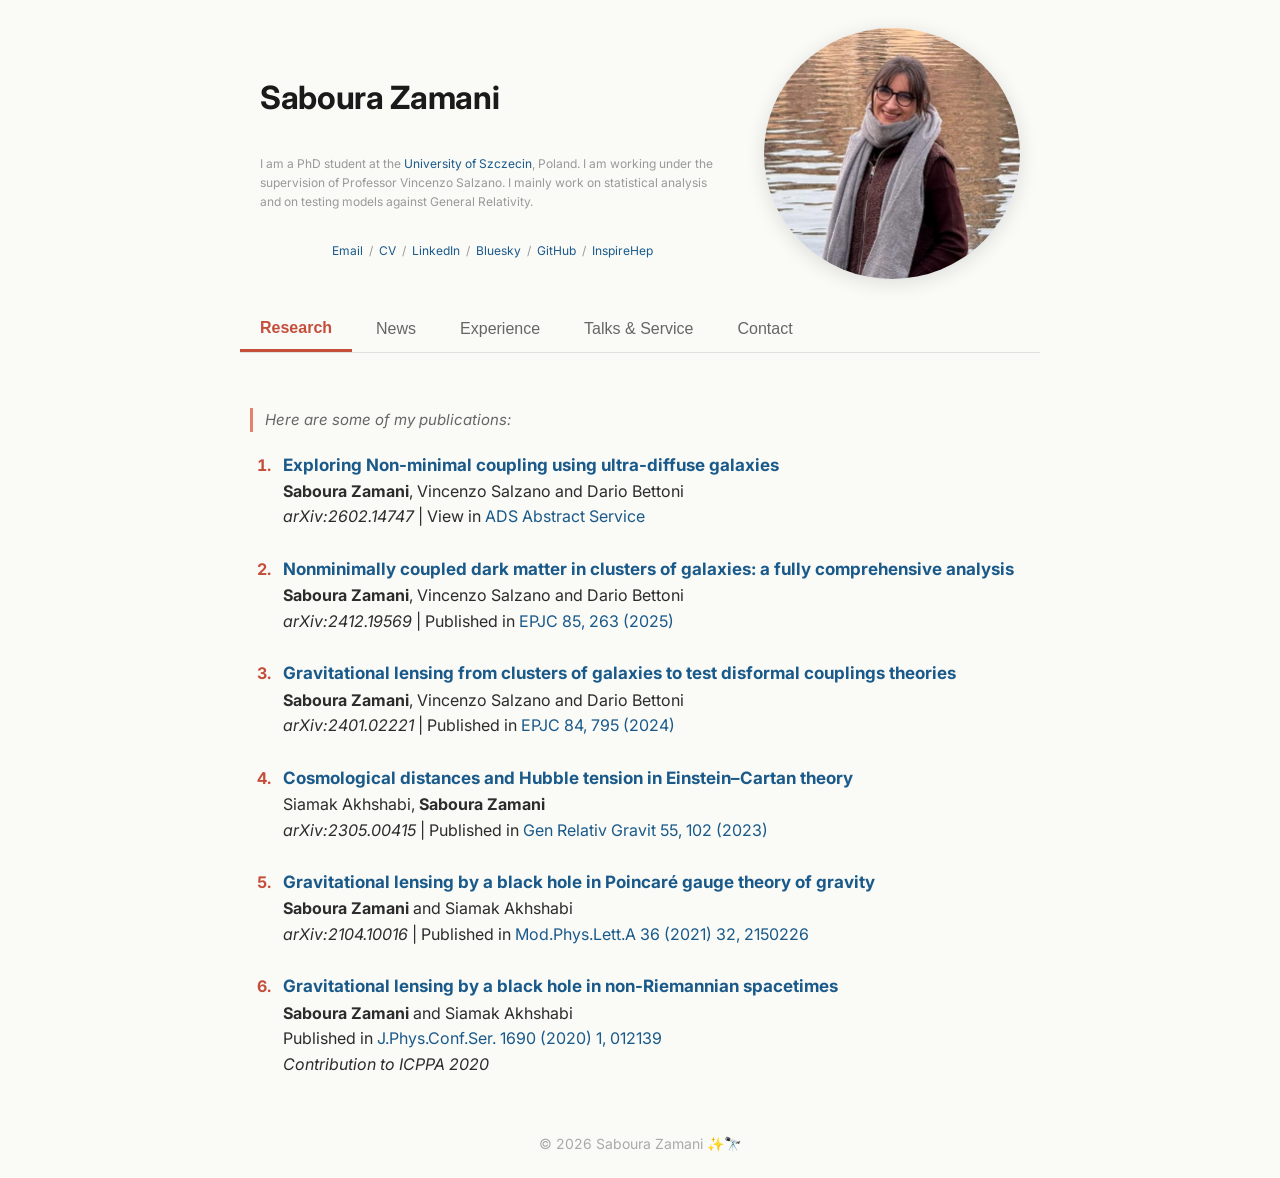
==== index.html @ 030af601 "add contact" ====
<!DOCTYPE HTML>
<html lang="en">

<head>
  <meta http-equiv="Content-Type" content="text/html; charset=UTF-8">
  <meta name="author" content="Saboura Zamani">
  <meta name="viewport" content="width=device-width, initial-scale=1">

  <link rel="shortcut icon" href="images/selfie.jpg" type="image/x-icon">

  <!-- Modern font -->
  <link rel="preconnect" href="https://fonts.googleapis.com">
  <link rel="preconnect" href="https://fonts.gstatic.com" crossorigin>
  <link href="https://fonts.googleapis.com/css2?family=Inter:wght@400;500;600;700&display=swap" rel="stylesheet">

  <link rel="stylesheet" type="text/css" href="stylesheet.css">
  <link rel="stylesheet" type="text/css" href="css/tabs.css">
  <link rel="stylesheet" type="text/css" href="css/polish.css">
  <link rel="stylesheet" type="text/css" href="css/contact.css">

  <title>Saboura Zamani</title>
</head>

<body>
  <table
    style="width:100%;max-width:800px;border:0px;border-spacing:0px;border-collapse:separate;margin-right:auto;margin-left:auto;">
    <tbody>
      <tr style="padding:0px">
        <td style="padding:0px">

          <!-- =================== HEADER (name, bio, links, photo) =================== -->
          <table
            style="width:100%;border:0px;border-spacing:0px;border-collapse:separate;margin-right:auto;margin-left:auto;">
            <tbody>
              <tr style="padding:0px">
                <td style="padding:2.5%;width:63%;vertical-align:middle">
                  <p class="name" style="text-align: center;">
                  <h1>Saboura Zamani</h1>
                  </p>
                  <p>
                    I am a PhD student at the <a href="https://cosmo.usz.edu.pl/">University of Szczecin</a>, Poland.
                    I am working under the supervision of Professor Vincenzo Salzano. I mainly work on statistical
                    analysis and on testing models against General Relativity.
                  </p>
                  <p style="text-align:center">
                    <a href="mailto:m.saboura.zamani@gmail.com">Email</a>
                    &nbsp;/&nbsp;
                    <a href="CV__Saboura_Zamani__Updated.pdf" target="_blank" rel="noopener noreferrer">CV</a>
                    &nbsp;/&nbsp;
                    <a href="https://www.linkedin.com/in/saboura-zamani/" target="_blank" rel="noopener noreferrer">LinkedIn</a>
                    &nbsp;/&nbsp;
                    <a href="https://bsky.app/profile/saboura-zamani.bsky.social" target="_blank" rel="noopener noreferrer">Bluesky</a>
                    &nbsp;/&nbsp;
                    <a href="https://github.com/Saboura-Zamani" target="_blank" rel="noopener noreferrer">GitHub</a>
                    &nbsp;/&nbsp;
                    <a href="https://inspirehep.net/authors/1946079?ui-citation-summary=true" target="_blank" rel="noopener noreferrer">InspireHep</a>
                  </p>
                </td>

                <td style="padding:2.5%;width:37%;max-width:37%">
                  <a href="images/Profile.jpg" target="_blank" rel="noopener noreferrer">
                    <img style="width:100%;max-width:100%;object-fit: cover; border-radius: 50%;"
                         alt="profile photo" src="images/Profile.jpg" class="hoverZoomLink">
                  </a>
                </td>
              </tr>
            </tbody>
          </table>

          <!-- =================== TAB BAR =================== -->
          <div class="tab-container">
            <button class="tab active" onclick="showSection('research', this)">Research</button>
            <button class="tab" onclick="showSection('news', this)">News</button>
            <button class="tab" onclick="showSection('experience', this)">Experience</button>
            <button class="tab" onclick="showSection('community', this)">Talks &amp; Service</button>
            <button class="tab" onclick="showSection('contact', this)">Contact</button>
          </div>

          <!-- =================== CONTENT SECTIONS (loaded from /sections) =================== -->
          <div id="research"   class="content-section active" data-src="sections/research.html"></div>
          <div id="news"       class="content-section"        data-src="sections/news.html"></div>
          <div id="experience" class="content-section"        data-src="sections/experience.html"></div>
          <div id="community"  class="content-section"        data-src="sections/community.html"></div>
          <div id="contact"    class="content-section"        data-src="sections/contact.html"></div>

        </td>
      </tr>

      <!-- =================== FOOTER =================== -->
      <tr>
        <td style="padding:0px">
          <p style="text-align:center;font-size:14px;color:#aaa;margin-top:30px;">
             © 2026 Saboura Zamani ✨🔭
          </p>
        </td>
      </tr>

  <script src="js/tabs.js"></script>
</body>

</html>
---- css/tabs.css ----
/* =============================================================
   Tabs + content section layout
   ============================================================= */

.tab-container {
  display: flex;
  border-bottom: 2px solid #ddd;
  margin-bottom: 20px;
}

.tab {
  padding: 10px 15px;
  cursor: pointer;
  font-size: 16px;
  border: none;
  background: none;
  outline: none;
  font-weight: bold;
  color: #1a0dab;
}

.tab:hover {
  text-decoration: underline;
}

.tab.active {
  border-bottom: 3px solid #1a0dab;
  color: black;
}

.content-section {
  /* Hidden by default — faded out, shifted right, no space */
  display: none;
  opacity: 0;
  transform: translateX(30px);
  padding: 10px;
  transition: opacity 0.4s ease, transform 0.4s ease;
}

.content-section.active {
  display: block;
}

/* The "show" class triggers the slide-in once display:block has applied */
.content-section.active.show {
  opacity: 1;
  transform: translateX(0);
}

/* =============================================================
   Cards used inside sections (research, news, experience...)
   ============================================================= */

.blogs-container,
.research-container {
  display: flex;
  align-items: center;
  margin-bottom: 20px;
  padding: 10px;
  background-color: #ffffff;
  border-radius: 5px;
  border: 1px solid #ddd;
}

.blogs-image,
.research-image {
  width: 150px;
  height: auto;
  margin-right: 20px;
  border-radius: 5px;
}

.blogs-text,
.research-text {
  flex: 1;
}

.papertitle {
  font-weight: bold;
  font-size: 16px;
  color: #1a0dab;
}

a {
  text-decoration: none;
  color: #1a0dab;
}

a:hover {
  text-decoration: underline;
}

/* =============================================================
   Year dividers between groups of cards
   ============================================================= */

.year-divider {
  font-size: 22px;
  font-weight: bold;
  color: #444;
  margin: 35px 0 15px 0;
  padding-bottom: 6px;
  border-bottom: 2px solid #e0e0e0;
  letter-spacing: 1px;
}

/* First year divider in a section shouldn't have huge top margin */
.content-section > .year-divider:first-child {
  margin-top: 10px;
}

/* A bit more breathing room between cards */
.blogs-container,
.research-container {
  margin-bottom: 16px;
}

/* Section intro paragraph */
.content-section > p:first-child {
  margin-bottom: 20px;
  color: #555;
}

/* =============================================================
   Section headers (e.g. Talks, Posters, Peer Review)
   Bigger and bolder than year dividers
   ============================================================= */

.section-header {
  font-size: 26px;
  font-weight: bold;
  color: #1a0dab;
  margin: 40px 0 10px 0;
  padding-bottom: 8px;
  border-bottom: 3px solid #1a0dab;
}

.content-section > .section-header:first-child,
.content-section > p:first-child + .section-header {
  margin-top: 15px;
}

/* Compact list styling for community / talks */
.compact-list {
  margin: 5px 0 20px 0;
  padding-left: 25px;
}

.compact-list li {
  margin-bottom: 6px;
  line-height: 1.5;
}

.compact-list li strong {
  color: #333;
}

/* =============================================================
   Publication list (research tab)
   ============================================================= */

.content-section ol {
  padding-left: 25px;
}

.content-section ol > li {
  margin-bottom: 22px;
  line-height: 1.6;
}

.content-section ol > li:last-child {
  margin-bottom: 0;
}
---- css/polish.css ----
/* =============================================================
   POLISH — typography, color palette, hover effects
   Layer on top of tabs.css for a more refined look
   ============================================================= */

/* ---------- Modern font stack ---------- */
body {
  font-family: 'Inter', -apple-system, BlinkMacSystemFont, 'Segoe UI', system-ui, sans-serif;
  color: #2c2c2c;
  line-height: 1.6;
  background-color: #fafaf7;  /* soft warm off-white instead of pure white */
}

/* Smoother headings */
h1, h2, h3, h4 {
  font-family: 'Inter', -apple-system, BlinkMacSystemFont, system-ui, sans-serif;
  font-weight: 700;
  letter-spacing: -0.01em;
}

h1 {
  font-size: 32px;
  margin-bottom: 4px;
  color: #1a1a1a;
}

/* ---------- Profile photo polish ---------- */
.hoverZoomLink img,
img[alt="profile photo"] {
  box-shadow: 0 4px 20px rgba(0, 0, 0, 0.12);
  transition: transform 0.3s ease, box-shadow 0.3s ease;
}

.hoverZoomLink:hover img,
a:hover img[alt="profile photo"] {
  transform: scale(1.03);
  box-shadow: 0 6px 28px rgba(0, 0, 0, 0.18);
}

/* ---------- Card hover effect ---------- */
.blogs-container,
.research-container {
  transition: transform 0.2s ease, box-shadow 0.2s ease, border-color 0.2s ease;
  background-color: #ffffff;
  border: 1px solid #ececec;
  box-shadow: 0 1px 3px rgba(0, 0, 0, 0.04);
  padding: 18px 20px;
}

.blogs-container:hover,
.research-container:hover {
  transform: translateY(-2px);
  box-shadow: 0 6px 18px rgba(0, 0, 0, 0.08);
  border-color: #d4d4d4;
}

/* ---------- Accent color: soft coral for highlights ---------- */
:root {
  --accent: #c54e3b;       /* warm coral */
  --accent-soft: #e8806f;
  --link: #1a5a8a;         /* slightly softer than the original royal blue */
}

a {
  color: var(--link);
  transition: color 0.2s ease;
}

a:hover {
  color: var(--accent);
  text-decoration: underline;
}

.papertitle {
  color: var(--link);
  font-size: 17px;
}

/* ---------- Tabs polish ---------- */
.tab-container {
  border-bottom: 1px solid #e0e0e0;
  margin-bottom: 30px;
  gap: 4px;
}

.tab {
  color: #666;
  padding: 12px 20px;
  border-radius: 6px 6px 0 0;
  transition: color 0.2s ease, background-color 0.2s ease;
  font-weight: 500;
}

.tab:hover {
  color: var(--link);
  background-color: rgba(26, 90, 138, 0.05);
  text-decoration: none;
}

.tab.active {
  color: var(--accent);
  border-bottom: 3px solid var(--accent);
  font-weight: 700;
  background-color: transparent;
}

/* ---------- Section / year dividers use accent color ---------- */
.section-header {
  color: var(--accent);
  border-bottom-color: var(--accent);
  font-size: 24px;
  margin-top: 45px;
}

.year-divider {
  color: #8a8a8a;
  font-size: 18px;
  border-bottom: 1px dashed #d4d4d4;
  font-weight: 600;
  letter-spacing: 0.05em;
  text-transform: uppercase;
}

/* ---------- Publications list ---------- */
.content-section ol > li {
  margin-bottom: 26px;
  padding-left: 8px;
}

.content-section ol > li::marker {
  color: var(--accent);
  font-weight: 700;
}

/* ---------- Intro paragraph ---------- */
.content-section > p:first-child {
  font-size: 15px;
  color: #666;
  font-style: italic;
  border-left: 3px solid var(--accent-soft);
  padding-left: 12px;
}

/* ---------- Footer ---------- */
body > table tr:last-child p {
  color: #999;
  font-size: 12px;
  margin-top: 30px;
}
---- css/contact.css ----
/* =============================================================
   CONTACT SECTION — styled card with photo and links
   ============================================================= */

.contact-card {
  display: flex;
  align-items: center;
  gap: 30px;
  background: linear-gradient(135deg, #ffffff 0%, #f7f7f3 100%);
  border: 1px solid #e8e8e8;
  border-radius: 14px;
  padding: 30px 32px;
  margin-top: 20px;
  box-shadow: 0 4px 20px rgba(0, 0, 0, 0.05);
}

/* Photo on the left */
.contact-photo {
  flex-shrink: 0;
}

.contact-photo img {
  width: 150px;
  height: 150px;
  object-fit: cover;
  border-radius: 50%;
  border: 3px solid #fff;
  box-shadow: 0 4px 16px rgba(0, 0, 0, 0.15);
}

/* Text + links on the right */
.contact-body {
  flex: 1;
}

.contact-body .contact-intro {
  font-size: 15px;
  color: #555;
  line-height: 1.6;
  margin: 0 0 18px 0;
  font-style: normal;
  border-left: none;
  padding-left: 0;
}

/* Email "buttons" */
.contact-emails {
  display: flex;
  flex-direction: column;
  gap: 10px;
  margin-bottom: 18px;
}

.email-button {
  display: inline-flex;
  align-items: center;
  gap: 10px;
  background-color: #fff;
  border: 1px solid #e0e0e0;
  border-radius: 8px;
  padding: 10px 16px;
  font-size: 14px;
  color: #333;
  text-decoration: none;
  transition: all 0.2s ease;
  width: fit-content;
}

.email-button:hover {
  border-color: var(--accent, #c54e3b);
  color: var(--accent, #c54e3b);
  transform: translateX(3px);
  text-decoration: none;
}

.email-button .label {
  font-weight: 600;
  font-size: 12px;
  text-transform: uppercase;
  letter-spacing: 0.05em;
  color: #999;
}

.email-button:hover .label {
  color: var(--accent, #c54e3b);
}

/* Social row */
.contact-socials {
  font-size: 14px;
  color: #777;
}

.contact-socials a {
  margin: 0 4px;
  font-weight: 500;
}

/* ---------- Mobile: stack photo on top ---------- */
@media (max-width: 600px) {
  .contact-card {
    flex-direction: column;
    text-align: center;
    padding: 28px 20px;
  }

  .contact-emails {
    align-items: center;
  }

  .contact-body .contact-intro {
    text-align: center;
  }
}
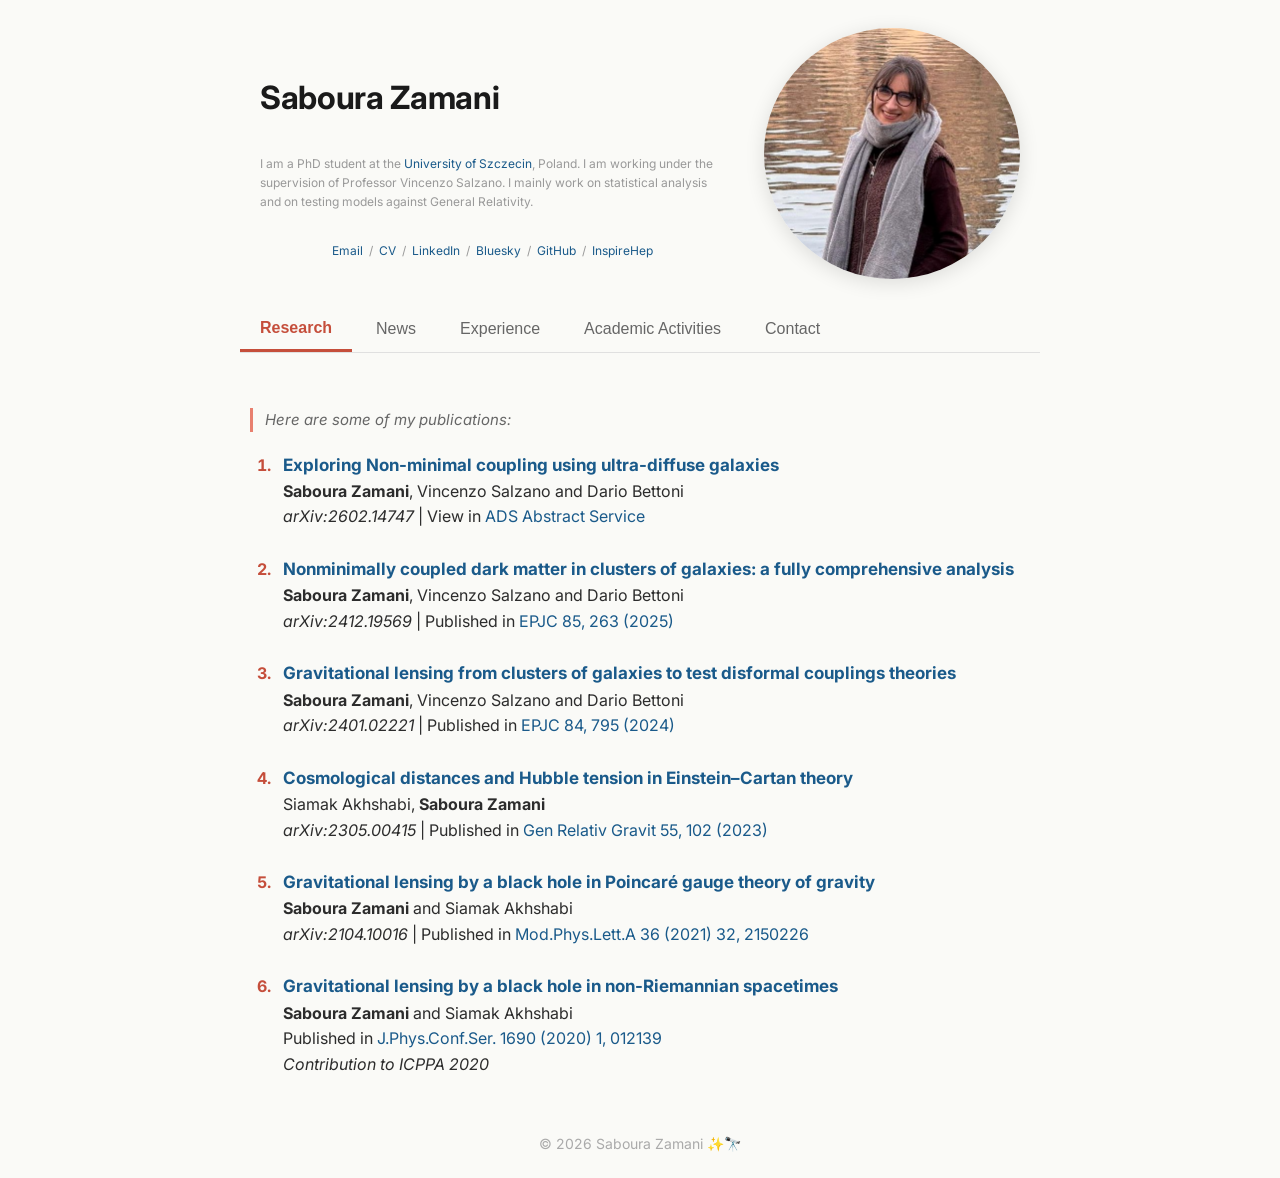
==== commit b13edc8c: "Update" ====
--- a/index.html
+++ b/index.html
@@ -72,7 +72,7 @@
             <button class="tab active" onclick="showSection('research', this)">Research</button>
             <button class="tab" onclick="showSection('news', this)">News</button>
             <button class="tab" onclick="showSection('experience', this)">Experience</button>
-            <button class="tab" onclick="showSection('community', this)">Talks &amp; Service</button>
+            <button class="tab" onclick="showSection('community', this)">Academic Activities</button>
             <button class="tab" onclick="showSection('contact', this)">Contact</button>
           </div>
 
@@ -86,7 +86,7 @@
         </td>
       </tr>
 
-      <!-- =================== FOOTER =================== -->
+<!-- =================== FOOTER =================== -->
       <tr>
         <td style="padding:0px">
           <p style="text-align:center;font-size:14px;color:#aaa;margin-top:30px;">
@@ -95,6 +95,9 @@
         </td>
       </tr>
 
+    </tbody>
+  </table>
+
   <script src="js/tabs.js"></script>
 </body>
 
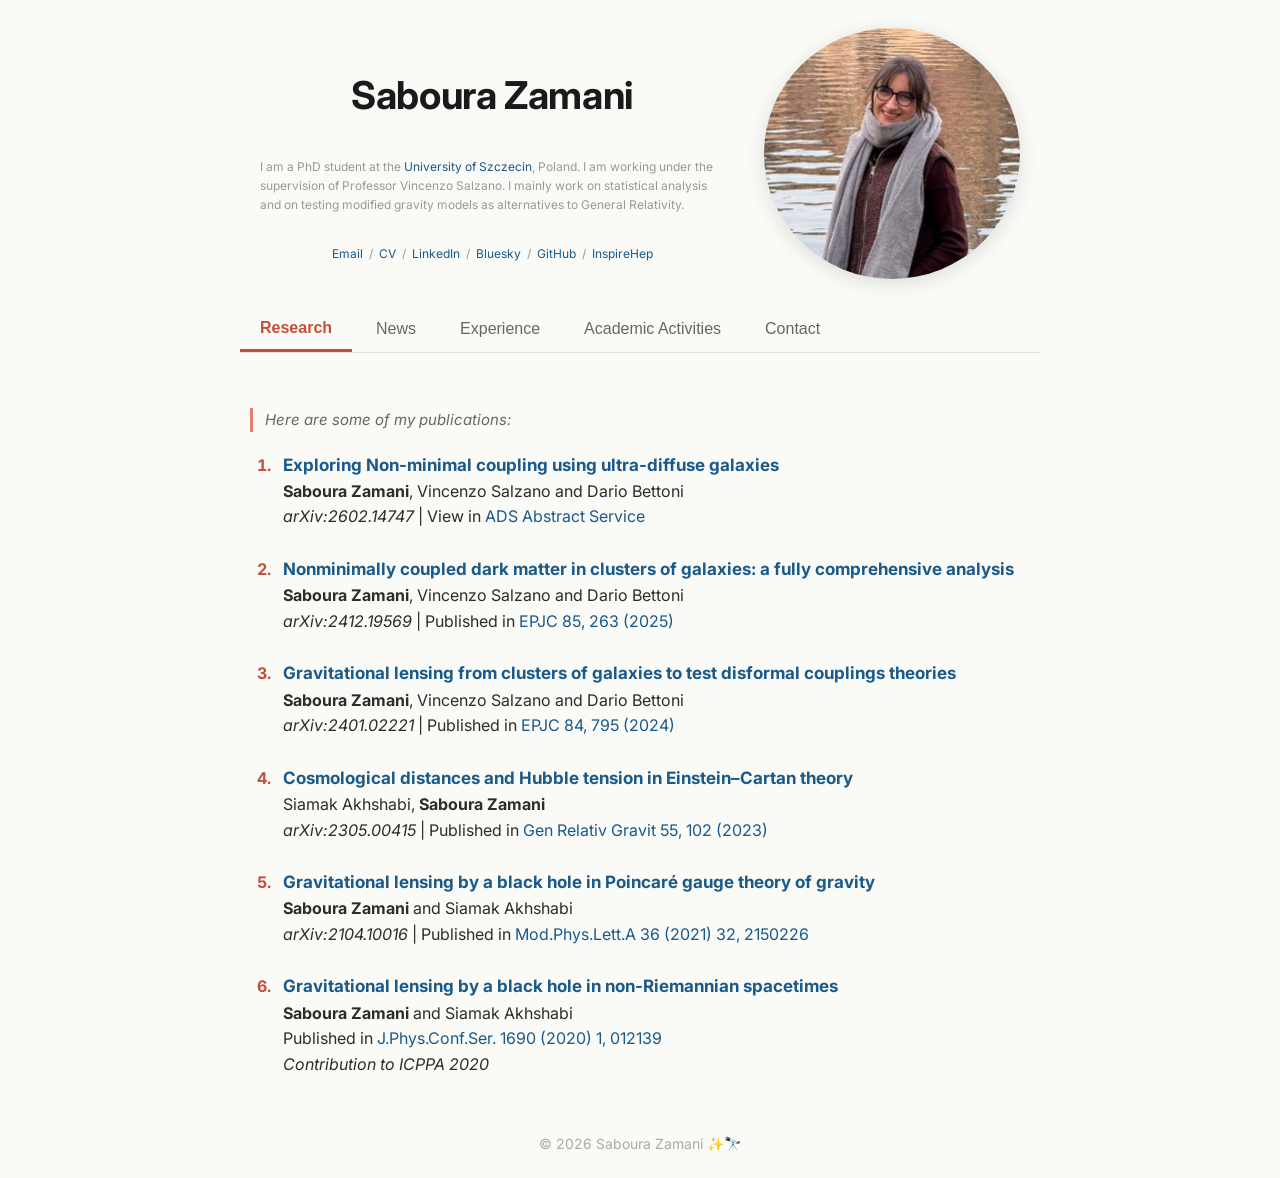
==== commit 1bcd3845: "Update" ====
--- a/index.html
+++ b/index.html
@@ -18,34 +18,38 @@
   <link rel="stylesheet" type="text/css" href="css/polish.css">
   <link rel="stylesheet" type="text/css" href="css/contact.css">
 
+  <!-- Font size bump -->
+  <style>
+    .header-bio { font-size: 1.15rem; line-height: 1.6; }
+    h1.name { font-size: 2.4rem; margin-bottom: 0.4em; }
+  </style>
+
   <title>Saboura Zamani</title>
 </head>
 
 <body>
   <table
-    style="width:100%;max-width:800px;border:0px;border-spacing:0px;border-collapse:separate;margin-right:auto;margin-left:auto;">
+    style="width:100%;max-width:800px;border:0;border-spacing:0;border-collapse:separate;margin-right:auto;margin-left:auto;">
     <tbody>
-      <tr style="padding:0px">
-        <td style="padding:0px">
+      <tr style="padding:0">
+        <td style="padding:0">
 
           <!-- =================== HEADER (name, bio, links, photo) =================== -->
           <table
-            style="width:100%;border:0px;border-spacing:0px;border-collapse:separate;margin-right:auto;margin-left:auto;">
+            style="width:100%;border:0;border-spacing:0;border-collapse:separate;margin-right:auto;margin-left:auto;">
             <tbody>
-              <tr style="padding:0px">
+              <tr style="padding:0">
                 <td style="padding:2.5%;width:63%;vertical-align:middle">
-                  <p class="name" style="text-align: center;">
-                  <h1>Saboura Zamani</h1>
-                  </p>
-                  <p>
+                  <h1 class="name" style="text-align:center;">Saboura Zamani</h1>
+                  <p class="header-bio">
                     I am a PhD student at the <a href="https://cosmo.usz.edu.pl/">University of Szczecin</a>, Poland.
                     I am working under the supervision of Professor Vincenzo Salzano. I mainly work on statistical
-                    analysis and on testing models against General Relativity.
+                    analysis and on testing modified gravity models as alternatives to General Relativity.
                   </p>
-                  <p style="text-align:center">
+                  <p class="header-bio" style="text-align:center">
                     <a href="mailto:m.saboura.zamani@gmail.com">Email</a>
                     &nbsp;/&nbsp;
-                    <a href="CV__Saboura_Zamani__Updated.pdf" target="_blank" rel="noopener noreferrer">CV</a>
+                    <a href="CV__Saboura_Zamani.pdf" target="_blank" rel="noopener noreferrer">CV</a>
                     &nbsp;/&nbsp;
                     <a href="https://www.linkedin.com/in/saboura-zamani/" target="_blank" rel="noopener noreferrer">LinkedIn</a>
                     &nbsp;/&nbsp;
@@ -88,7 +92,7 @@
 
 <!-- =================== FOOTER =================== -->
       <tr>
-        <td style="padding:0px">
+        <td style="padding:0">
           <p style="text-align:center;font-size:14px;color:#aaa;margin-top:30px;">
              © 2026 Saboura Zamani ✨🔭
           </p>
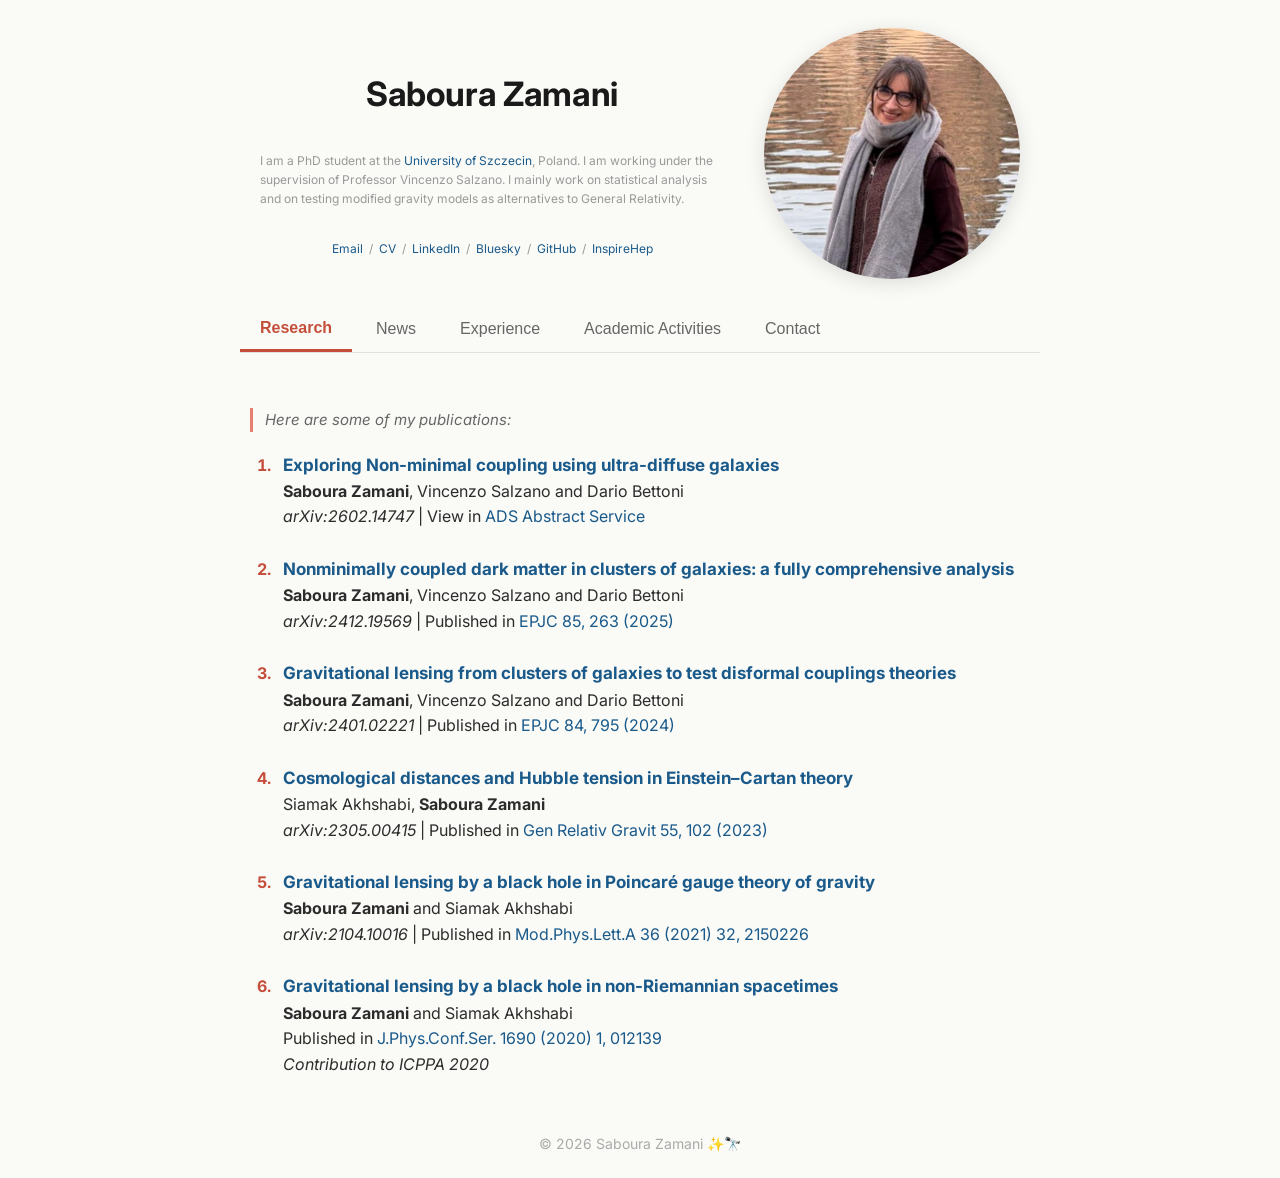
==== commit cfbcb5d1: "Update intro text and font size" ====
--- a/index.html
+++ b/index.html
@@ -20,8 +20,8 @@
 
   <!-- Font size bump -->
   <style>
-    .header-bio { font-size: 1.15rem; line-height: 1.6; }
-    h1.name { font-size: 2.4rem; margin-bottom: 0.4em; }
+    .header-bio { font-size: 1.3rem; line-height: 1.6; }
+    h1.name { font-size: 2.1rem; margin-bottom: 0.4em; }
   </style>
 
   <title>Saboura Zamani</title>
@@ -49,7 +49,7 @@
                   <p class="header-bio" style="text-align:center">
                     <a href="mailto:m.saboura.zamani@gmail.com">Email</a>
                     &nbsp;/&nbsp;
-                    <a href="CV__Saboura_Zamani.pdf" target="_blank" rel="noopener noreferrer">CV</a>
+                    <a href="files/CV__Saboura_Zamani.pdf" target="_blank" rel="noopener noreferrer">CV</a>
                     &nbsp;/&nbsp;
                     <a href="https://www.linkedin.com/in/saboura-zamani/" target="_blank" rel="noopener noreferrer">LinkedIn</a>
                     &nbsp;/&nbsp;
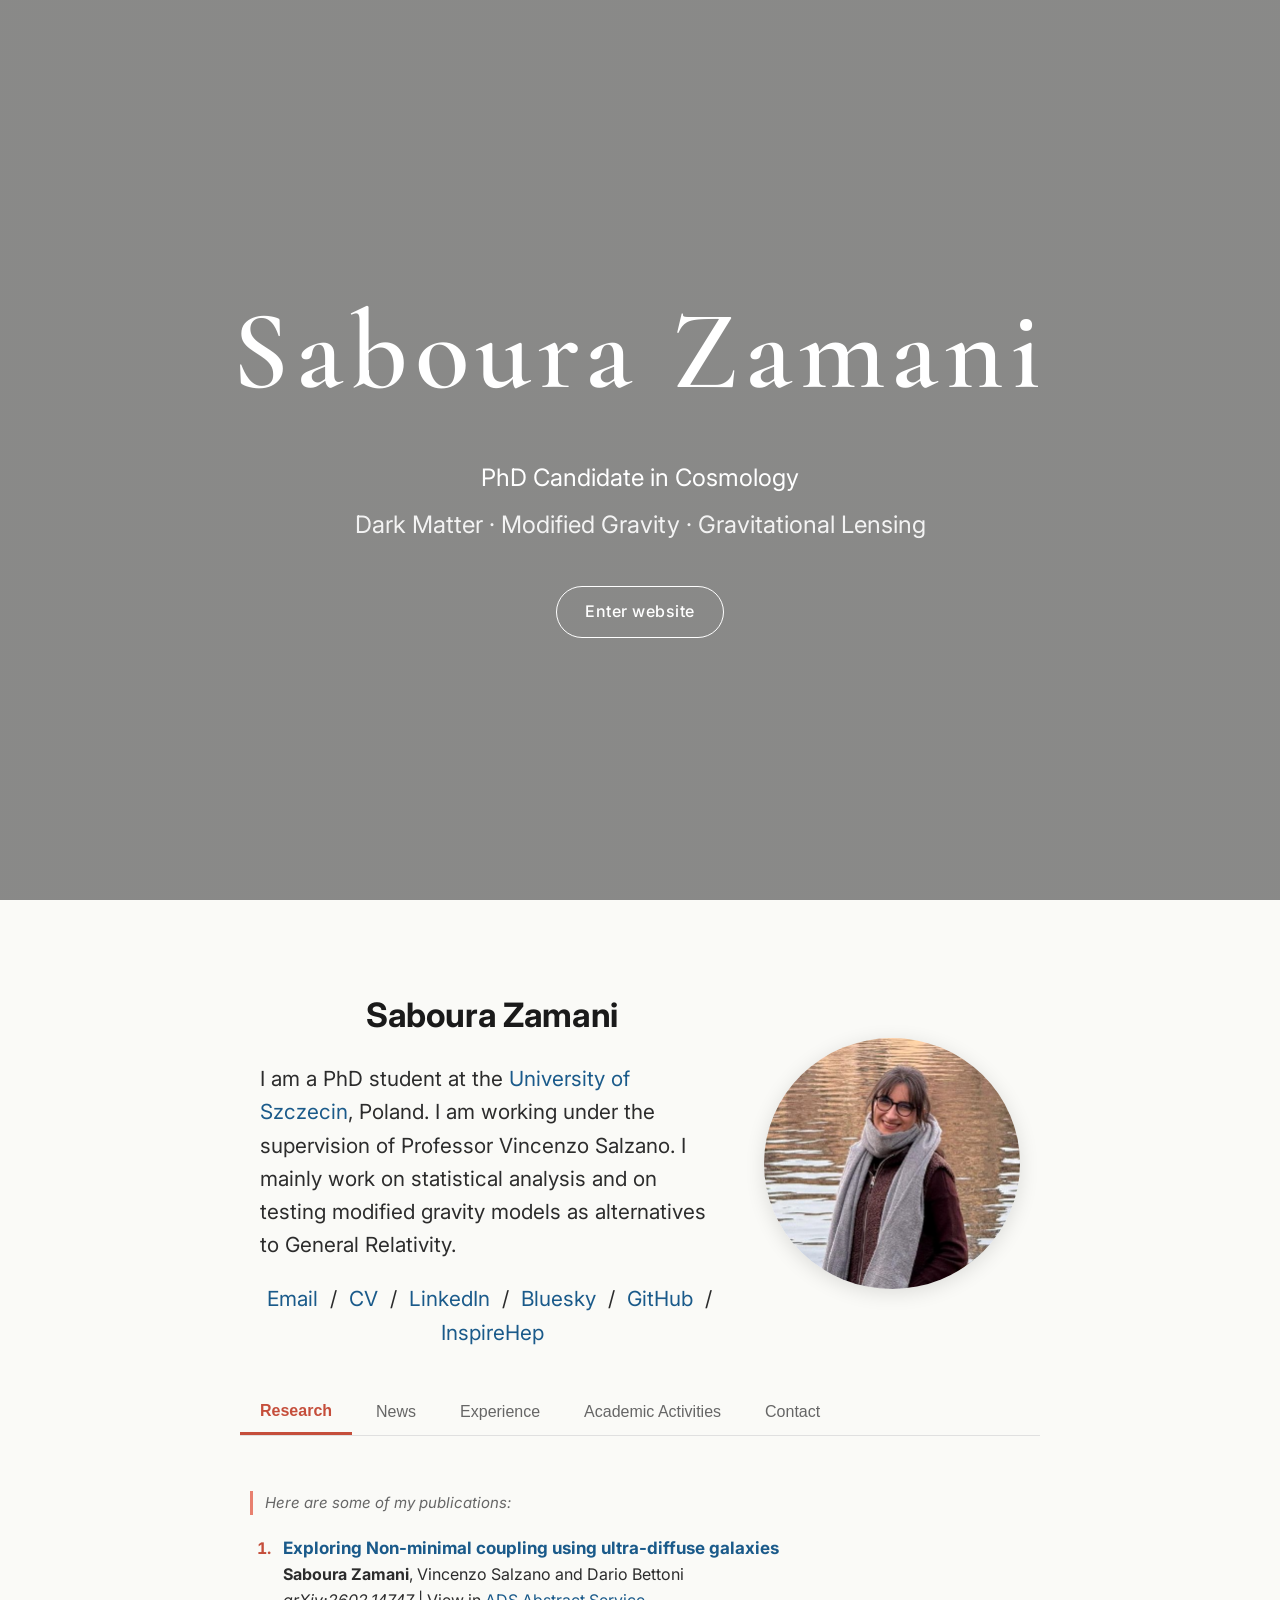
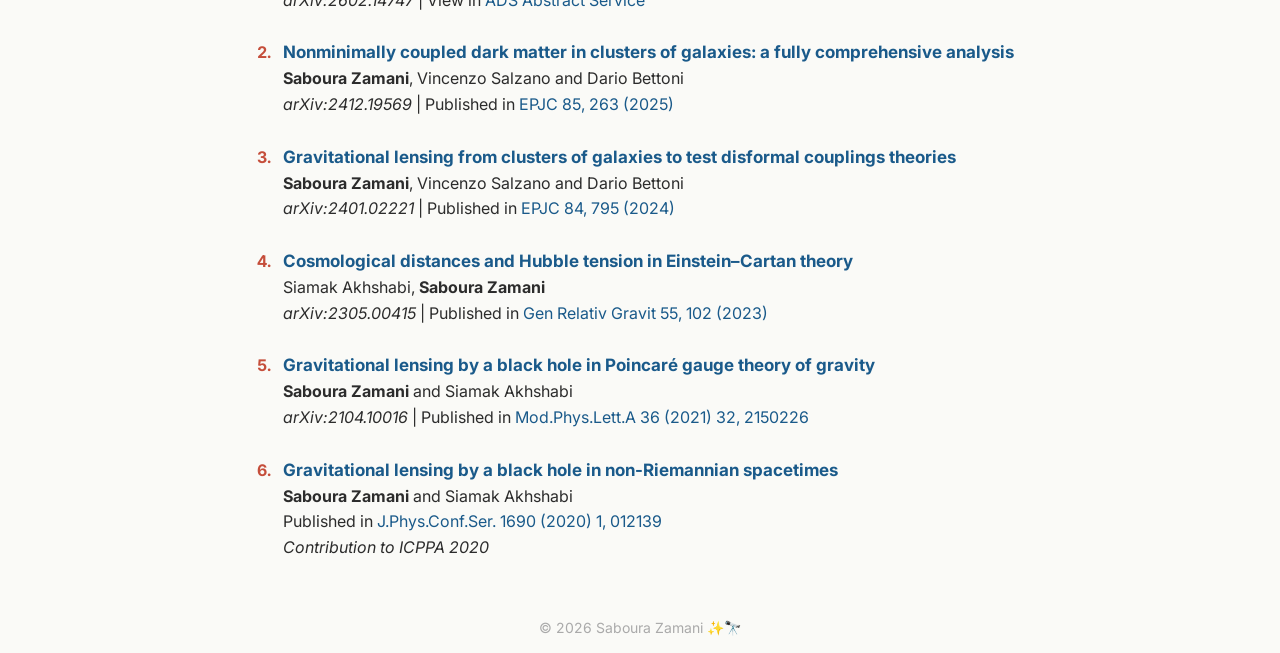
==== commit af2342a1: "Main page change" ====
--- a/index.html
+++ b/index.html
@@ -11,7 +11,7 @@
   <!-- Modern font -->
   <link rel="preconnect" href="https://fonts.googleapis.com">
   <link rel="preconnect" href="https://fonts.gstatic.com" crossorigin>
-  <link href="https://fonts.googleapis.com/css2?family=Inter:wght@400;500;600;700&display=swap" rel="stylesheet">
+  <link href="https://fonts.googleapis.com/css2?family=Cormorant+Garamond:wght@500;600;700&family=Inter:wght@400;500;600;700&display=swap" rel="stylesheet">
 
   <link rel="stylesheet" type="text/css" href="stylesheet.css">
   <link rel="stylesheet" type="text/css" href="css/tabs.css">
@@ -27,13 +27,29 @@
   <title>Saboura Zamani</title>
 </head>
 
+
 <body>
-  <table
-    style="width:100%;max-width:800px;border:0;border-spacing:0;border-collapse:separate;margin-right:auto;margin-left:auto;">
-    <tbody>
-      <tr style="padding:0">
-        <td style="padding:0">
 
+  <!-- =================== HERO / FIRST PAGE =================== -->
+  <section class="hero-section">
+    <div class="hero-content">
+      <h1>Saboura Zamani</h1>
+      <p>PhD Candidate in Cosmology</p>
+      <p class="hero-subtitle">Dark Matter · Modified Gravity · Gravitational Lensing</p>
+
+      <a href="#main-content" class="hero-button">Enter website</a>
+    </div>
+  </section>
+
+  <!-- =================== MAIN WEBSITE =================== -->
+  <main id="main-content" class="main-content">
+
+    <table
+      style="width:100%;max-width:800px;border:0;border-spacing:0;border-collapse:separate;margin-right:auto;margin-left:auto;">
+      <tbody>
+        <tr style="padding:0">
+          <td style="padding:0">
+            
           <!-- =================== HEADER (name, bio, links, photo) =================== -->
           <table
             style="width:100%;border:0;border-spacing:0;border-collapse:separate;margin-right:auto;margin-left:auto;">
@@ -102,6 +118,9 @@
     </tbody>
   </table>
 
+  </main>
+
+  <script src="js/hero.js"></script>
   <script src="js/tabs.js"></script>
 </body>
 
--- a/css/polish.css
+++ b/css/polish.css
@@ -147,3 +147,117 @@
   font-size: 12px;
   margin-top: 30px;
 }
+
+/* =============================================================
+   HERO / LANDING PAGE
+   ============================================================= */
+
+html {
+  scroll-behavior: auto;
+}
+
+body {
+  margin: 0;
+}
+
+/* Full first screen */
+.hero-section {
+  min-height: 100vh;
+  width: 100%;
+
+  background-image:
+    linear-gradient(rgba(0, 0, 0, 0.45), rgba(0, 0, 0, 0.45)),
+    url("../images/background.jpg");
+
+  background-size: cover;
+  background-position: center 35%;
+  background-repeat: no-repeat;
+
+  display: flex;
+  align-items: center;
+  justify-content: center;
+  text-align: center;
+}
+
+/* Text box in the middle */
+.hero-content {
+  padding: 40px 30px;
+  color: white;
+  max-width: 850px;
+}
+
+.hero-content h1 {
+  font-family: 'Cormorant Garamond', Georgia, serif;
+  color: white;
+  font-size: clamp(4rem, 9vw, 7rem);
+  font-weight: 600;
+  margin: 0 0 18px 0;
+  letter-spacing: 0.06em;
+}
+
+.hero-content p {
+  font-family: 'Inter', sans-serif;
+  font-size: clamp(1.1rem, 2vw, 1.5rem);
+  margin: 8px 0;
+}
+
+.hero-subtitle {
+  opacity: 0.9;
+  font-size: clamp(1rem, 1.7vw, 1.25rem);
+}
+
+/* Button */
+.hero-button {
+  display: inline-block;
+  margin-top: 34px;
+  padding: 12px 28px;
+
+  color: white;
+  border: 1.5px solid white;
+  border-radius: 999px;
+
+  text-decoration: none;
+  font-weight: 500;
+  letter-spacing: 0.03em;
+
+  transition: all 0.25s ease;
+}
+
+.hero-button:hover {
+  background-color: white;
+  color: #1a1a1a;
+  text-decoration: none;
+}
+
+/* Space before the normal website starts */
+.main-content {
+  padding-top: 45px;
+}
+
+/* Mobile adjustment */
+@media (max-width: 700px) {
+  .hero-section {
+    background-position: center center;
+  }
+
+  .hero-content {
+    padding: 30px 20px;
+  }
+}
+
+/* =============================================================
+   HERO FADE-OUT WHEN ENTERING WEBSITE
+   ============================================================= */
+
+.hero-section {
+  transition: opacity 0.35s ease, transform 0.35s ease;
+}
+
+.hero-section.hero-fading {
+  opacity: 0;
+  transform: scale(1.03);
+}
+
+body.lock-scroll {
+  overflow: hidden;
+}
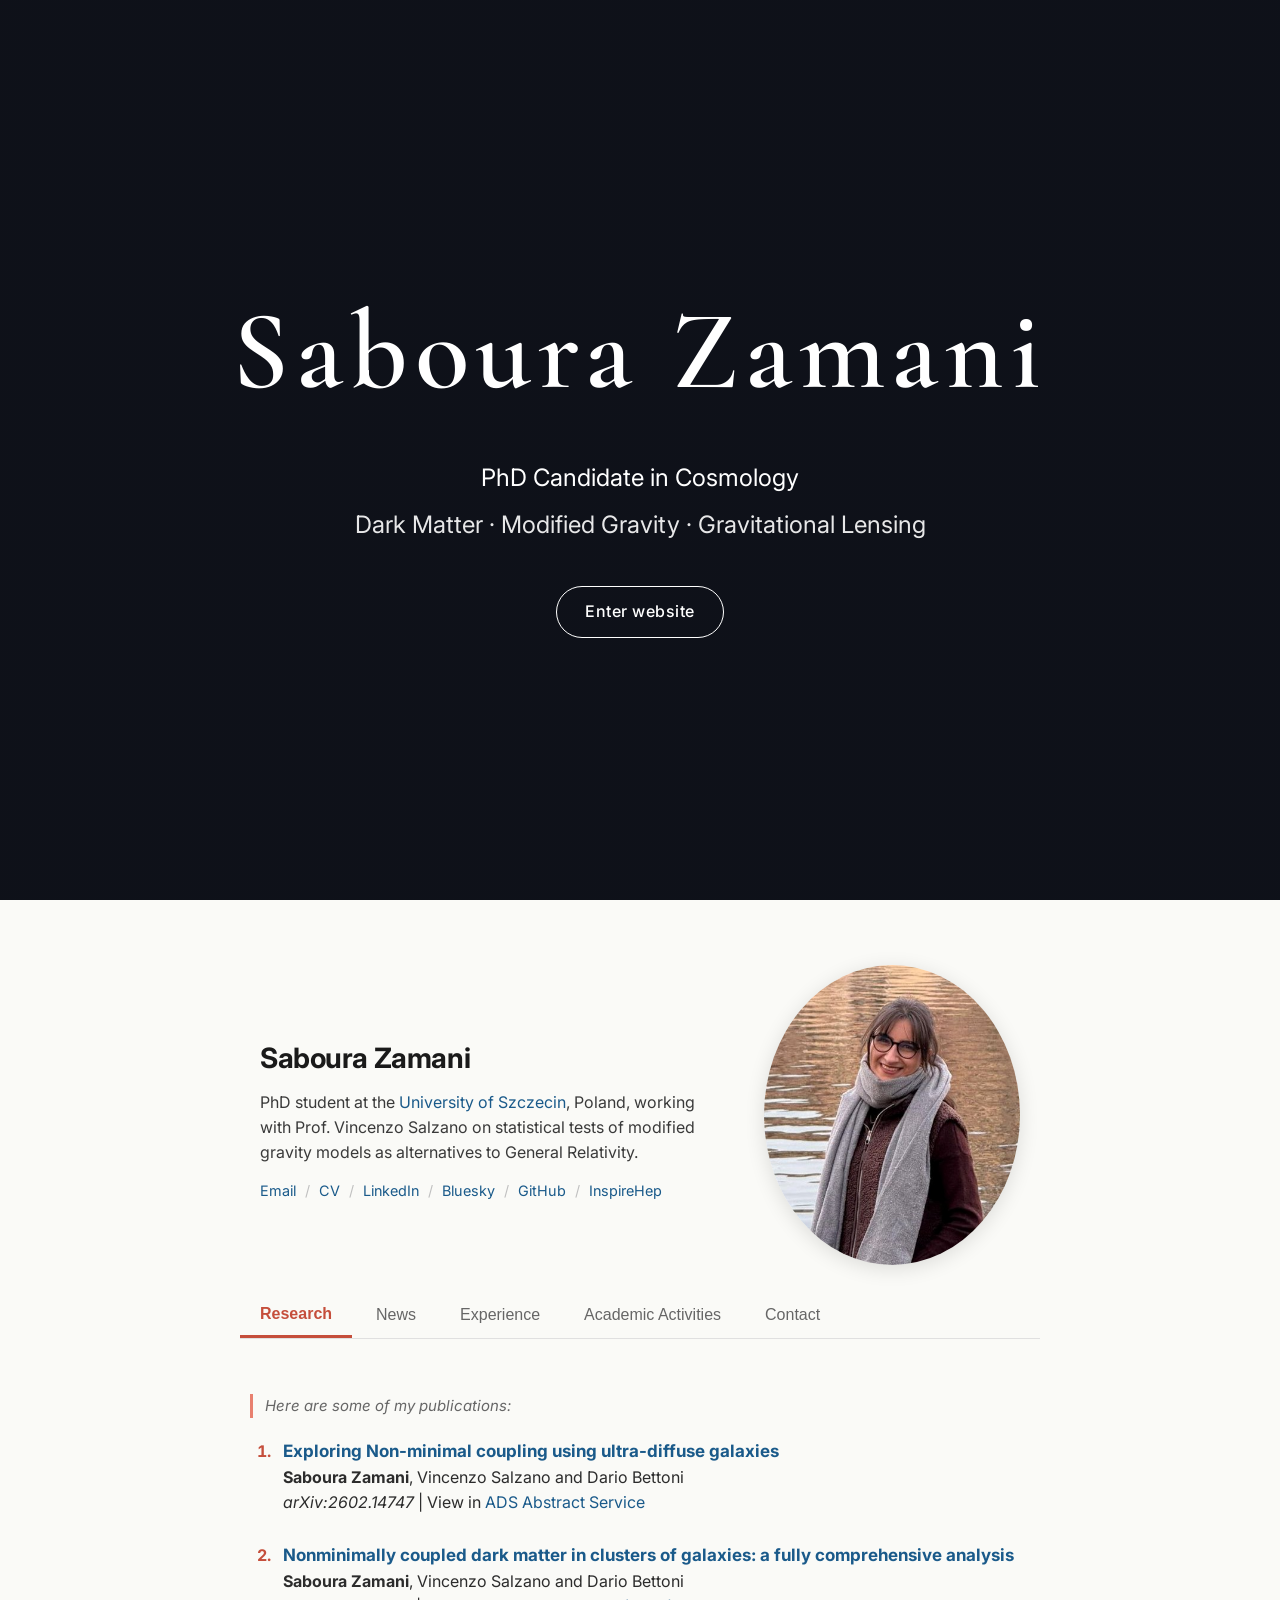
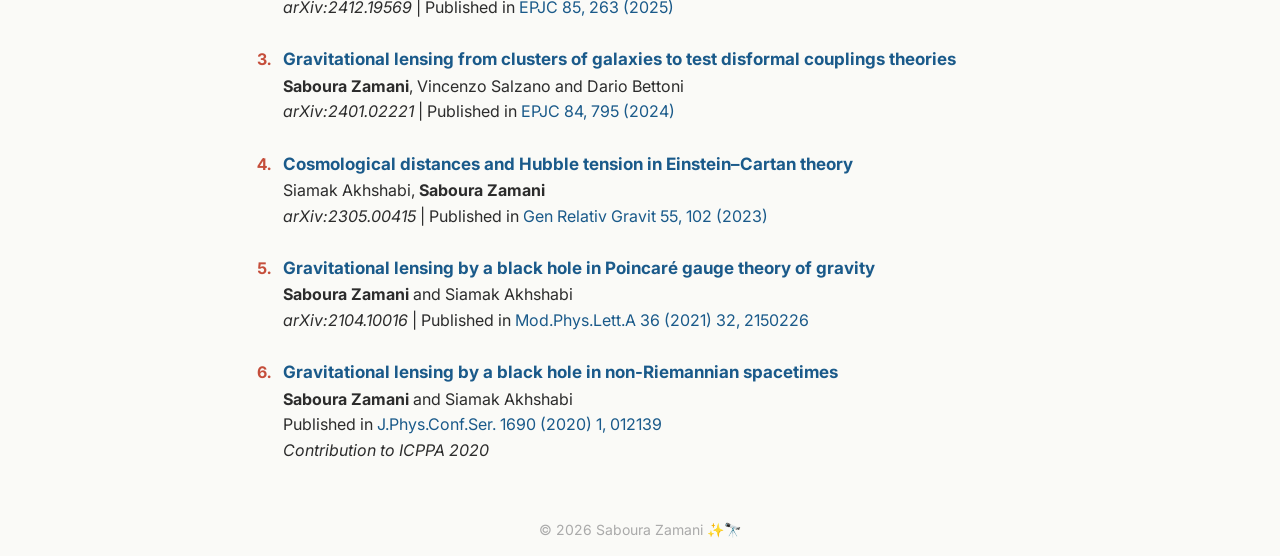
==== commit fa80fa86: "main page fix" ====
--- a/index.html
+++ b/index.html
@@ -8,6 +8,9 @@
 
   <link rel="shortcut icon" href="images/selfie.jpg" type="image/x-icon">
 
+  <!-- Preload the hero background so it starts downloading immediately -->
+  <link rel="preload" as="image" href="images/background.jpg">
+
   <!-- Modern font -->
   <link rel="preconnect" href="https://fonts.googleapis.com">
   <link rel="preconnect" href="https://fonts.gstatic.com" crossorigin>
@@ -17,12 +20,6 @@
   <link rel="stylesheet" type="text/css" href="css/tabs.css">
   <link rel="stylesheet" type="text/css" href="css/polish.css">
   <link rel="stylesheet" type="text/css" href="css/contact.css">
-
-  <!-- Font size bump -->
-  <style>
-    .header-bio { font-size: 1.3rem; line-height: 1.6; }
-    h1.name { font-size: 2.1rem; margin-bottom: 0.4em; }
-  </style>
 
   <title>Saboura Zamani</title>
 </head>
@@ -49,30 +46,30 @@
       <tbody>
         <tr style="padding:0">
           <td style="padding:0">
-            
+
           <!-- =================== HEADER (name, bio, links, photo) =================== -->
           <table
             style="width:100%;border:0;border-spacing:0;border-collapse:separate;margin-right:auto;margin-left:auto;">
             <tbody>
               <tr style="padding:0">
                 <td style="padding:2.5%;width:63%;vertical-align:middle">
-                  <h1 class="name" style="text-align:center;">Saboura Zamani</h1>
+                  <h1 class="name">Saboura Zamani</h1>
                   <p class="header-bio">
-                    I am a PhD student at the <a href="https://cosmo.usz.edu.pl/">University of Szczecin</a>, Poland.
-                    I am working under the supervision of Professor Vincenzo Salzano. I mainly work on statistical
-                    analysis and on testing modified gravity models as alternatives to General Relativity.
+                    PhD student at the <a href="https://cosmo.usz.edu.pl/">University of Szczecin</a>, Poland,
+                    working with Prof. Vincenzo Salzano on statistical tests of modified gravity models
+                    as alternatives to General Relativity.
                   </p>
-                  <p class="header-bio" style="text-align:center">
+                  <p class="header-links">
                     <a href="mailto:m.saboura.zamani@gmail.com">Email</a>
-                    &nbsp;/&nbsp;
+                    <span class="sep">/</span>
                     <a href="files/CV__Saboura_Zamani.pdf" target="_blank" rel="noopener noreferrer">CV</a>
-                    &nbsp;/&nbsp;
+                    <span class="sep">/</span>
                     <a href="https://www.linkedin.com/in/saboura-zamani/" target="_blank" rel="noopener noreferrer">LinkedIn</a>
-                    &nbsp;/&nbsp;
+                    <span class="sep">/</span>
                     <a href="https://bsky.app/profile/saboura-zamani.bsky.social" target="_blank" rel="noopener noreferrer">Bluesky</a>
-                    &nbsp;/&nbsp;
+                    <span class="sep">/</span>
                     <a href="https://github.com/Saboura-Zamani" target="_blank" rel="noopener noreferrer">GitHub</a>
-                    &nbsp;/&nbsp;
+                    <span class="sep">/</span>
                     <a href="https://inspirehep.net/authors/1946079?ui-citation-summary=true" target="_blank" rel="noopener noreferrer">InspireHep</a>
                   </p>
                 </td>
@@ -80,7 +77,10 @@
                 <td style="padding:2.5%;width:37%;max-width:37%">
                   <a href="images/Profile.jpg" target="_blank" rel="noopener noreferrer">
                     <img style="width:100%;max-width:100%;object-fit: cover; border-radius: 50%;"
-                         alt="profile photo" src="images/Profile.jpg" class="hoverZoomLink">
+                         alt="profile photo" src="images/Profile.jpg"
+                         width="300" height="300"
+                         loading="eager" decoding="async"
+                         class="hoverZoomLink">
                   </a>
                 </td>
               </tr>
--- a/css/polish.css
+++ b/css/polish.css
@@ -22,6 +22,58 @@
   font-size: 32px;
   margin-bottom: 4px;
   color: #1a1a1a;
+}
+
+/* =============================================================
+   HEADER BIO BLOCK — tightened down
+   ============================================================= */
+
+/* The name above the bio */
+h1.name {
+  text-align: left;
+  font-size: 1.75rem;       /* was 2.1rem inline */
+  margin: 0 0 0.35em 0;
+  letter-spacing: -0.015em;
+}
+
+/* The bio sentence */
+.header-bio {
+  font-size: 1rem;          /* was 1.3rem inline */
+  line-height: 1.55;
+  color: #3a3a3a;
+  margin: 0 0 0.9em 0;
+  max-width: 38rem;         /* keeps line length comfortable on wide screens */
+}
+
+/* The links row under the bio */
+.header-links {
+  font-size: 0.9rem;
+  line-height: 1.6;
+  color: #555;
+  margin: 0;
+  text-align: left;
+}
+
+.header-links a {
+  white-space: nowrap;
+}
+
+.header-links .sep {
+  color: #c0c0c0;
+  margin: 0 0.35em;
+}
+
+/* Mobile: center everything in the header block */
+@media (max-width: 700px) {
+  h1.name,
+  .header-bio,
+  .header-links {
+    text-align: center;
+  }
+  .header-bio {
+    margin-left: auto;
+    margin-right: auto;
+  }
 }
 
 /* ---------- Profile photo polish ---------- */
@@ -165,6 +217,9 @@
   min-height: 100vh;
   width: 100%;
 
+  /* Solid dark fallback color shows immediately while the bg image loads */
+  background-color: #1a1f2e;
+
   background-image:
     linear-gradient(rgba(0, 0, 0, 0.45), rgba(0, 0, 0, 0.45)),
     url("../images/background.jpg");
@@ -258,6 +313,12 @@
   transform: scale(1.03);
 }
 
+/* After the fade completes, the hero is removed from the layout entirely
+   so scrolling up doesn't bring it back and no sliver of it can show. */
+.hero-section.hero-gone {
+  display: none;
+}
+
 body.lock-scroll {
   overflow: hidden;
-}+}
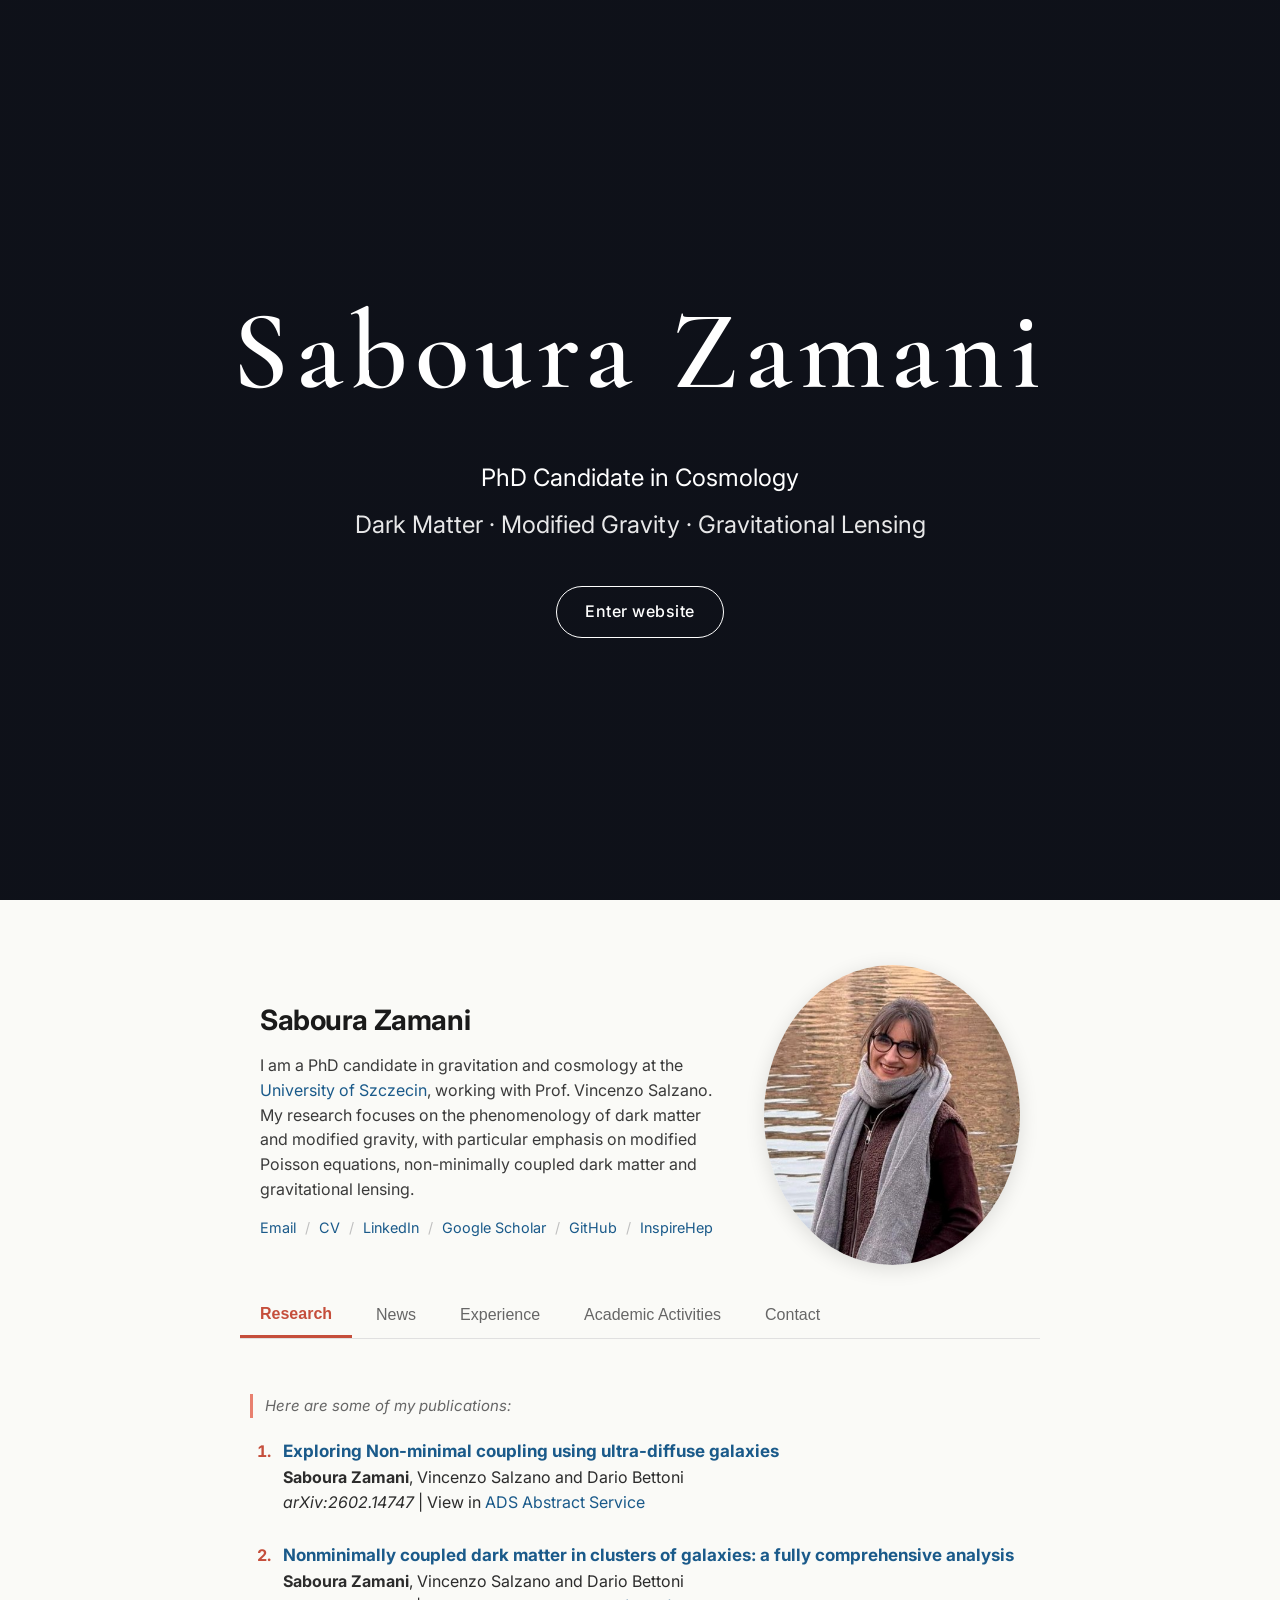
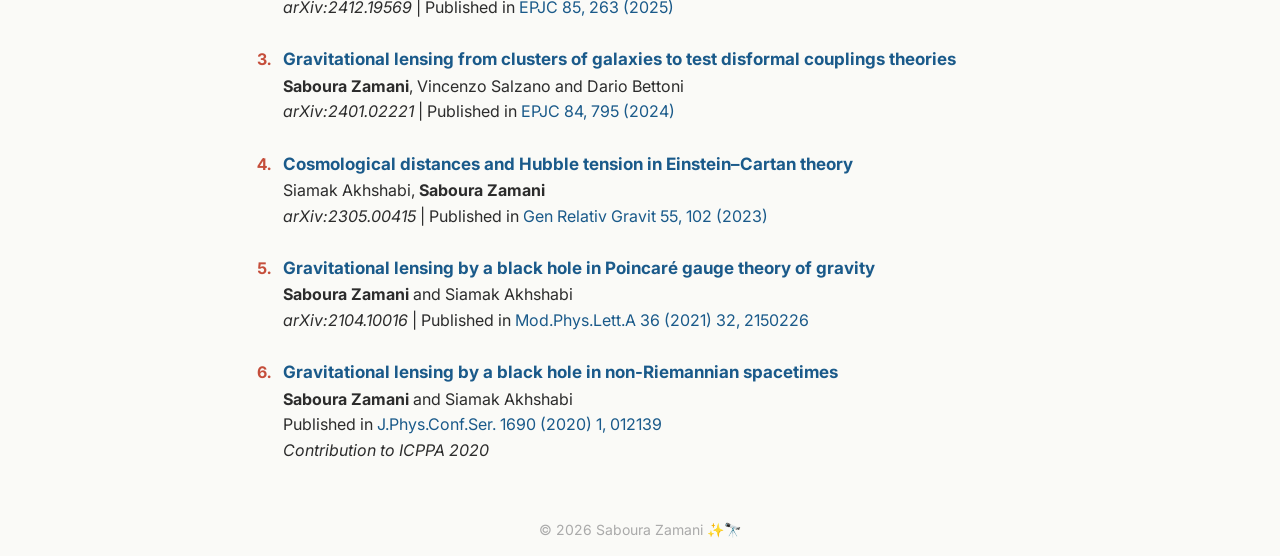
==== commit 5b5c672e: "Update CV and google Scholar" ====
--- a/index.html
+++ b/index.html
@@ -55,9 +55,9 @@
                 <td style="padding:2.5%;width:63%;vertical-align:middle">
                   <h1 class="name">Saboura Zamani</h1>
                   <p class="header-bio">
-                    PhD student at the <a href="https://cosmo.usz.edu.pl/">University of Szczecin</a>, Poland,
-                    working with Prof. Vincenzo Salzano on statistical tests of modified gravity models
-                    as alternatives to General Relativity.
+                     I am a PhD candidate in gravitation and cosmology at the <a href="https://cosmo.usz.edu.pl/">University of Szczecin</a>, working with Prof. Vincenzo Salzano.
+                     My research focuses on the phenomenology of dark matter and modified gravity, with particular emphasis on modified Poisson equations,
+                      non-minimally coupled dark matter and gravitational lensing.
                   </p>
                   <p class="header-links">
                     <a href="mailto:m.saboura.zamani@gmail.com">Email</a>
@@ -66,7 +66,8 @@
                     <span class="sep">/</span>
                     <a href="https://www.linkedin.com/in/saboura-zamani/" target="_blank" rel="noopener noreferrer">LinkedIn</a>
                     <span class="sep">/</span>
-                    <a href="https://bsky.app/profile/saboura-zamani.bsky.social" target="_blank" rel="noopener noreferrer">Bluesky</a>
+                    <!--<a href="https://bsky.app/profile/saboura-zamani.bsky.social" target="_blank" rel="noopener noreferrer">Bluesky</a>-->
+                    <a href="https://scholar.google.com/citations?user=Z95rgB0AAAAJ&hl=en" target="_blank" rel="noopener noreferrer">Google Scholar</a>
                     <span class="sep">/</span>
                     <a href="https://github.com/Saboura-Zamani" target="_blank" rel="noopener noreferrer">GitHub</a>
                     <span class="sep">/</span>
